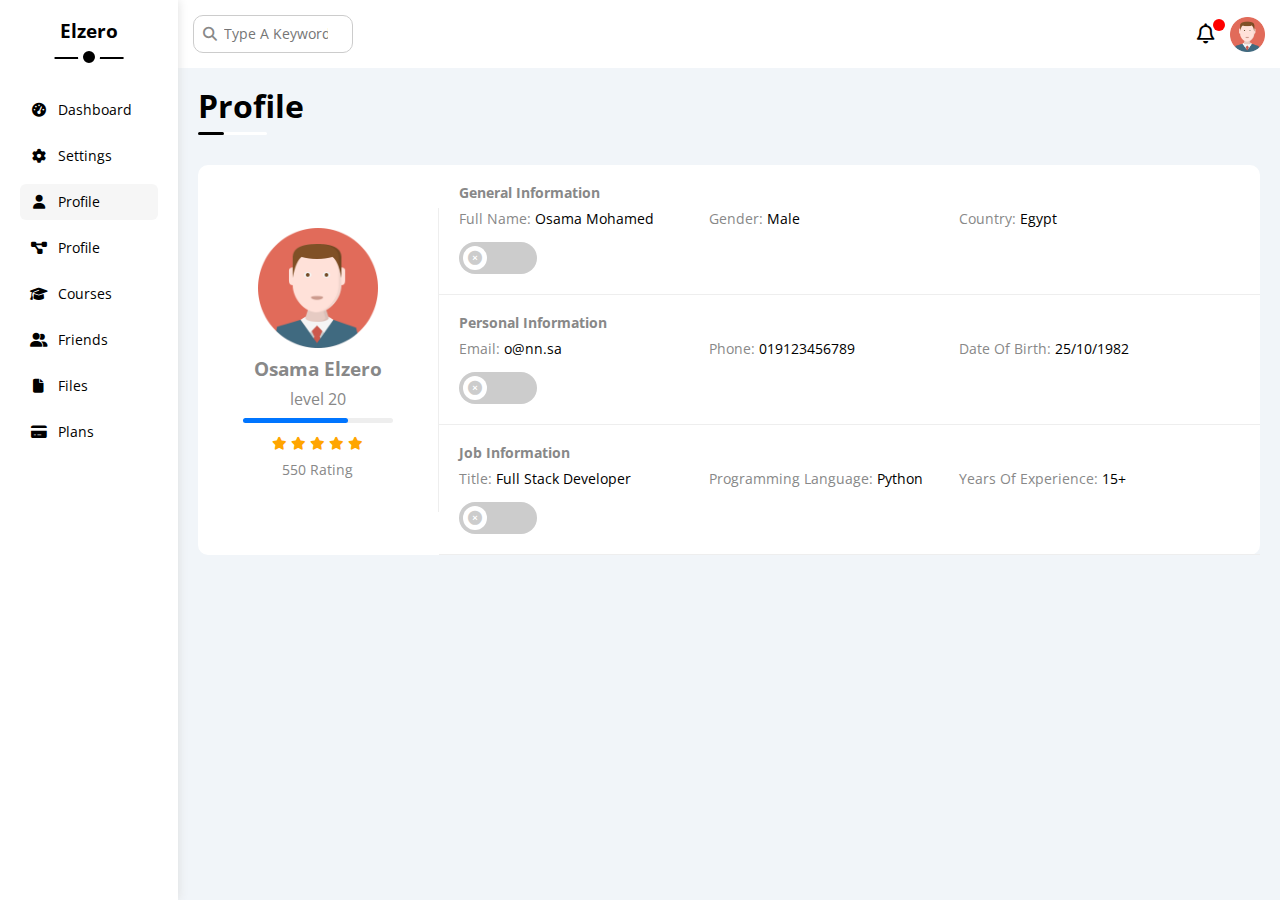
==== profile.html @ 7823bed3 "Add overview section with profile page" ====
<html lang="en">
  <head>
    <meta charset="UTF-8" />
    <meta name="viewport" content="width=device-width, initial-scale=1.0" />
    <link rel="stylesheet" href="css/all.min.css" />
    <link rel="stylesheet" href="css/normalize.css" />
    <link rel="stylesheet" href="css/framework.css" />
    <link rel="preconnect" href="https://fonts.googleapis.com" />
    <link rel="preconnect" href="https://fonts.gstatic.com" crossorigin />
    <link
      href="https://fonts.googleapis.com/css2?family=Open+Sans:wght@400;500;
			700&display=swap"
      rel="stylesheet"
    />
    <link rel="stylesheet" href="css/style.css" />
    <title>Profile</title>
  </head>

  <body>
    <div class="page d-flex">
      <div class="sidebar bg-white p-20 p-relative">
        <h3 class="p-relative text-c mt-0">Elzero</h3>
        <ul>
          <li>
            <a
              class="d-flex align-center fs-14 c-black rad-6 p-10"
              href="index.html"
            >
              <i class="fa-sharp fa-solid fa-gauge-high fa-fw"></i>
              <span class="fs-14 hide-mobile">Dashboard</span>
            </a>
          </li>
          <li>
            <a
              class="d-flex align-center fs-14 c-black rad-6 p-10"
              href="settings.html"
            >
              <i class="fa-sharp fa-solid fa-gear fa-fw"></i>
              <span class="fs-14 hide-mobile">Settings</span>
            </a>
          </li>
          <li>
            <a
              class="active d-flex align-center fs-14 c-black rad-6 p-10"
              href="profile.html"
            >
              <i class="fa-sharp fa-solid fa-user fa-fw"></i>
              <span class="fs-14 hide-mobile">Profile</span>
            </a>
          </li>
          <li>
            <a
              class="d-flex align-center fs-14 c-black rad-6 p-10"
              href="projects.html"
            >
              <i class="fa-sharp fa-solid fa-diagram-project fa-fw"></i>
              <span class="fs-14 hide-mobile">Profile</span>
            </a>
          </li>
          <li>
            <a
              class="d-flex align-center fs-14 c-black rad-6 p-10"
              href="courses.html"
            >
              <i class="fa-sharp fa-solid fa-graduation-cap fa-fw"></i>
              <span class="fs-14 hide-mobile">Courses</span>
            </a>
          </li>
          <li>
            <a
              class="d-flex align-center fs-14 c-black rad-6 p-10"
              href="friends.html"
            >
              <i class="fa-sharp fa-solid fa-user-group"></i>
              <span class="fs-14 hide-mobile">Friends</span>
            </a>
          </li>
          <li>
            <a
              class="d-flex align-center fs-14 c-black rad-6 p-10"
              href="files.html"
            >
              <i class="fa-sharp fa-solid fa-file fa-fw"></i>
              <span class="fs-14 hide-mobile">Files</span>
            </a>
          </li>
          <li>
            <a
              class="d-flex align-center fs-14 c-black rad-6 p-10"
              href="plans.html"
            >
              <i class="fa-sharp fa-solid fa-credit-card fa-fw"></i>
              <span class="fs-14 hide-mobile">Plans</span>
            </a>
          </li>
        </ul>
      </div>
      <div class="content w-full">
        <div class="head between-flex p-15 bg-white">
          <div class="search p-relative">
            <input
              class="p-10 rad-10"
              type="search"
              placeholder="Type A Keyword"
            />
          </div>
          <div class="icons d-flex align-center">
            <span class="notifications p-relative">
              <i class="fa-sharp fa-regular fa-bell"></i>
            </span>
            <img src="images/avatar.png" alt="" />
          </div>
        </div>
        <h1 class="main-title p-relative m-20">Profile</h1>
        <div class="profile-page m-20">
          <div
            class="overview bg-white rad-10 d-flex align-center block-mobile"
          >
            <div class="avatar-box p-20 text-c c-grey">
              <img src="images/avatar.png" alt="" />
              <h3 class="mt-10 mb-10">Osama Elzero</h3>
              <p class="m-0 mb-10">level 20</p>
              <div class="level-progress rad-6 bg-eee p-relative">
                <span
                  style="width: 70%"
                  class="d-block bg-blue rad-6 h-full"
                ></span>
              </div>
              <div class="rating mt-10">
                <i class="fa-sharp fa-solid fa-star"></i>
                <i class="fa-sharp fa-solid fa-star"></i>
                <i class="fa-sharp fa-solid fa-star"></i>
                <i class="fa-sharp fa-solid fa-star"></i>
                <i class="fa-sharp fa-solid fa-star"></i>
                <p class="mt-10 fs-14">550 Rating</p>
              </div>
            </div>
            <div class="info-box">
              <div class="box p-20 d-flex align-center f-wrap">
                <h4 class="c-grey fs-14 w-full m-0">General Information</h4>
                <div class="fs-14 pt-10 mb-5">
                  <span class="c-grey">Full Name:</span>
                  <span>Osama Mohamed</span>
                </div>
                <div class="fs-14 pt-10 mb-5">
                  <span class="c-grey">Gender:</span>
                  <span>Male</span>
                </div>
                <div class="fs-14 pt-10 mb-5">
                  <span class="c-grey">Country:</span>
                  <span>Egypt</span>
                </div>
                <div class="fs-14 pt-10 w-full">
                  <label>
                    <input type="checkbox" class="toggle-checkbox" />
                    <div class="toggle-switch"></div>
                  </label>
                </div>
              </div>
              <div class="box p-20 d-flex align-center f-wrap">
                <h4 class="c-grey fs-14 w-full m-0">Personal Information</h4>
                <div class="fs-14 pt-10 mb-5">
                  <span class="c-grey">Email:</span>
                  <span>o@nn.sa</span>
                </div>
                <div class="fs-14 pt-10 mb-5">
                  <span class="c-grey">Phone:</span>
                  <span>019123456789</span>
                </div>
                <div class="fs-14 pt-10 mb-5">
                  <span class="c-grey">Date Of Birth:</span>
                  <span>25/10/1982</span>
                </div>
                <div class="fs-14 pt-10 w-full">
                  <label>
                    <input type="checkbox" class="toggle-checkbox" />
                    <div class="toggle-switch"></div>
                  </label>
                </div>
              </div>
              <div class="box p-20 d-flex align-center f-wrap">
                <h4 class="c-grey fs-14 w-full m-0">Job Information</h4>
                <div class="fs-14 pt-10 mb-5">
                  <span class="c-grey">Title:</span>
                  <span>Full Stack Developer</span>
                </div>
                <div class="fs-14 pt-10 mb-5">
                  <span class="c-grey">Programming Language:</span>
                  <span>Python</span>
                </div>
                <div class="fs-14 pt-10 mb-5">
                  <span class="c-grey">Years Of Experience:</span>
                  <span>15+</span>
                </div>
                <div class="fs-14 pt-10 w-full">
                  <label>
                    <input type="checkbox" class="toggle-checkbox" />
                    <div class="toggle-switch"></div>
                  </label>
                </div>
              </div>
            </div>
          </div>
        </div>
      </div>
    </div>
  </body>
</html>
---- css/framework.css ----
:root {
  --blue-color: #0075ff;
  --blue-alt-color: #0d69d5;
  --orange-color: #f59e0b;
  --green-color: #22c55e;
  --red-color: #f44336;
  --grey-color: #888;
  --main-transition: 0.3s;
}

.p-10 {
  padding: 10px;
}

.p-15 {
  padding: 15px;
}

.p-20 {
  padding: 20px;
}

.pt-15 {
  padding-top: 15px;
}

.pt-10 {
  padding-top: 10px;
}

.pt-20 {
  padding-top: 20px;
}

.pb-10 {
  padding-bottom: 10px;
}

.pb-15 {
  padding-bottom: 15px;
}

.pb-20 {
  padding-bottom: 20px;
}

.pl-15 {
  padding-left: 15px;
}

.pl-40 {
  padding-left: 40px;
}

.m-20 {
  margin: 20px;
}

.m-0 {
  margin: 0px;
}

.mt-0 {
  margin-top: 0px;
}

.mt-5 {
  margin-top: 5px;
}

.mt-10 {
  margin-top: 10px;
}

.mt-15 {
  margin-top: 15px;
}

.mt-20 {
  margin-top: 20px;
}

.mt-25 {
  margin-top: 25px;
}

.mr-10 {
  margin-right: 10px;
}

.mr-15 {
  margin-right: 15px;
}

.mb-5 {
  margin-bottom: 5px;
}

.mb-10 {
  margin-bottom: 10px;
}

.mb-15 {
  margin-bottom: 15px;
}

.mb-20 {
  margin-bottom: 20px;
}

.mb-30 {
  margin-bottom: 30px;
}

.bg-white {
  background-color: white;
}

.bg-eee {
  background-color: #eee;
}

.bg-blue {
  background-color: var(--blue-color);
}

.bg-orange {
  background-color: var(--orange-color);
}

.bg-green {
  background-color: var(--green-color);
}

.bg-red {
  background-color: var(--red-color);
}

.c-white {
  color: white;
}

.c-black {
  color: black;
}

.c-grey {
  color: var(--grey-color);
}

.c-blue {
  color: var(--blue-color);
}

.c-orange {
  color: var(--orange-color);
}

.c-green {
  color: var(--green-color);
}

.c-red {
  color: var(--red-color);
}

.b-none {
  border: none;
}

.rad-6 {
  border-radius: 6px;
}

.rad-10 {
  border-radius: 10px;
}

.d-block {
  display: block;
}

.d-flex {
  display: flex;
}

.space-between {
  justify-content: space-between;
}

.align-center {
  align-items: center;
}

@media (max-width: 767px) {
  .mobile-justify-center {
    justify-content: center;
  }
}

.center-flex {
  display: flex;
  justify-content: center;
  align-items: center;
}

.between-flex {
  display: flex;
  justify-content: space-between;
  align-items: center;
}

.f-wrap {
  flex-wrap: wrap;
}

.d-grid {
  display: grid;
}

.gap-20 {
  gap: 20px;
}

.p-relative {
  position: relative;
}

.text-c {
  text-align: center;
}

.fw-bold {
  font-weight: bold;
}

.fs-12 {
  font-size: 12px;
}

.fs-14 {
  font-size: 14px;
}

.fs-15 {
  font-size: 15px;
}

.fs-18 {
  font-size: 18px;
}

.fs-25 {
  font-size: 25px;
}
.w-full {
  width: 100%;
}

.w-fit {
  width: fit-content;
}

.h-full {
  height: 100%;
}

.btn-shape {
  padding: 5px 10px;
  border-radius: 6px;
}

@media (max-width: 767px) {
  .block-mobile {
    display: block;
  }
}

@media (max-width: 767px) {
  .hide-mobile {
    display: none;
  }
}

@media (max-width: 767px) {
  .text-c-mobile {
    text-align: center;
  }
}
---- css/style.css ----
:root {
  --blue-color: #0075ff;
  --blue-alt-color: #0d69d5;
  --orange-color: #f59e0b;
  --green-color: #22c55e;
  --red-color: #f44336;
  --grey-color: #888;
  --main-transition: 0.3s;
}

* {
  box-sizing: border-box;
}

*:focus {
  outline: none;
}

body {
  font-family: "Open Sans", sans-serif;
}

a {
  text-decoration: none;
}

ul {
  padding: 0;
  list-style: none;
}

::-webkit-scrollbar {
  width: 10px;
}

::-webkit-scrollbar-track {
  background-color: white;
}

::-webkit-scrollbar-thumb {
  background-color: var(--blue-color);
}

::-webkit-scrollbar-thumb:hover {
  background-color: var(--blue-alt-color);
}

.page {
  min-height: 100vh;
  background-color: #f1f5f9;
}

.main-title::before,
.main-title::after {
  content: "";
  position: absolute;
  left: 0px;
  bottom: -10px;
  height: 3px;
  border-radius: 6px;
}

.main-title {
  width: fit-content;
  margin-bottom: 40px;
}

.main-title::before {
  width: 65%;
  background-color: white;
}

.main-title::after {
  width: 25%;
  background-color: black;
}

.sidebar {
  width: 200px;
  box-shadow: 0 0 10px #ddd;
}

.sidebar h3 {
  margin: 0;
}

@media (min-width: 768px) {
  .sidebar h3 {
    margin-bottom: 50px;
  }

  .sidebar h3::before,
  .sidebar h3::after {
    content: "";
    position: absolute;
    left: 50%;
    background-color: black;
  }

  .sidebar h3::before {
    width: 50%;
    height: 2px;
    bottom: -17px;
    transform: translate(-50%);
  }

  .sidebar h3::after {
    width: 12px;
    height: 12px;
    bottom: -15px;
    border: 5px solid white;
    border-radius: 50%;
    transform: translate(-50%, 50%);
  }
}

.sidebar ul li a {
  margin-bottom: 10px;
  transition: background-color var(--main-transition);
}

.sidebar ul li a:hover,
.sidebar ul li a.active {
  background-color: #f6f6f6;
}

.sidebar ul li a span {
  margin-left: 10px;
}

@media (max-width: 767px) {
  .sidebar {
    padding: 10px;
    width: fit-content;
    display: flex;
    align-items: center;
    flex-direction: column;
  }

  .sidebar h3 {
    font-size: 16px;
  }

  .sidebar ul li a {
    width: fit-content;
  }
}

.content {
  overflow: hidden;
}

.head .search {
  font-size: 14px;
}

.head .search::before {
  font: var(--fa-font-solid);
  content: "\f002";
  position: absolute;
  left: 10px;
  top: 50%;
  transform: translateY(-50%);
  color: var(--grey-color);
}

.head .search input {
  width: 160px;
  padding-left: 30px;
  border: 1px solid #ccc;
  transition: width 0.3s;
  caret-color: var(--grey-color);
}

.head .search input:focus {
  width: 220px;
}

.head .search input:focus::placeholder {
  color: transparent;
}

.head .icons .notifications {
  font-size: 20px;
}

.head .icons .notifications::after {
  content: "";
  position: absolute;
  top: -5px;
  right: -10px;
  width: 12px;
  height: 12px;
  border-radius: 50%;
  background-color: red;
}

.head .icons img {
  width: 35px;
  margin-left: 15px;
}

.welcome {
  overflow: hidden;
}

.wrapper {
  grid-template-columns: repeat(auto-fill, minmax(450px, 1fr));
  margin: 0px 20px;
}

@media (max-width: 767px) {
  .wrapper {
    grid-template-columns: minmax(200px, 1fr);
    margin: 0px 10px;
  }
}

@media (max-width: 767px) {
  .welcome .intro {
    padding-bottom: 60px;
  }
}

.welcome .intro img {
  width: 170px;
  max-width: 100%;
  transform: translateY(15px);
}

.welcome .avatar {
  margin-left: 20px;
  width: 50px;
  max-width: 100%;
  box-shadow: 0px 0px 5px #ddd;
  border: 4px solid white;
  border-radius: 50%;
  transform: translateY(-50%);
}

@media (max-width: 767px) {
  .welcome .avatar {
    margin-left: 0px;
  }
}

.welcome .info {
  border-top: 1px solid #eee;
  border-bottom: 1px solid #eee;
}

.welcome .info > div {
  flex-grow: 1;
}

@media (max-width: 767px) {
  .welcome .info > div:not(:last-child) {
    margin-bottom: 20px;
  }
}

.welcome .visit {
  margin: 0px 0px 15px auto;
  transition: background-color var(--main-transition);
}

.welcome .visit:hover {
  background-color: var(--blue-alt-color);
}

.quick-draft textarea {
  resize: none;
  height: 200px;
}

.quick-draft .save {
  transition: background 0.3s;
  margin-left: auto;
  cursor: pointer;
}

.quick-draft .save:hover {
  background: var(--blue-alt-color);
}

.targets .targets-row .icon {
  width: 80px;
  height: 80px;
  margin-right: 15px;
}

.targets .targets-row .details {
  flex-grow: 1;
}

.targets .targets-row .details .progress {
  height: 6px;
}

.targets .targets-row .details .progress > span {
  position: absolute;
  left: 0;
  top: 0;
  height: 100%;
}

.targets .targets-row .details .progress > span span {
  position: absolute;
  right: 0;
  bottom: 20px;
  transform: translateX(50%);
  padding: 2px 5px;
  border-radius: 6px;
  font-size: 12px;
}

.targets .targets-row .details .progress > span span::before {
  content: "";
}

.targets .targets-row .details .progress > span span::after {
  content: "";
  border-width: 5px;
  border-style: solid;
  border-color: transparent;
  border-top-color: var(--blue-color);
  position: absolute;
  left: 50%;
  bottom: -10px;
  transform: translateX(-50%);
}

.targets .targets-row .details .progress .projects-target span::after {
  border-top-color: var(--orange-color);
}

.targets .targets-row .details .progress .team-target span::after {
  border-top-color: var(--green-color);
}

.targets .money-target .icon,
.targets .money-target .progress {
  background: rgba(0, 117, 255, 20%);
}

.targets .projects-target .icon,
.targets .projects-target .progress {
  background: rgba(245, 158, 11, 20%);
}

.targets .team-target .icon,
.targets .team-target .progress {
  background: rgba(68, 206, 119, 20%);
}

.tickets .details .box {
  border: 1px solid #ccc;
  width: calc(50% - 10px);
}

@media (max-width: 767px) {
  .tickets .details .box {
    width: 100%;
  }
}

.latest-news .news-row:not(:last-of-type) {
  padding-bottom: 20px;
  border-bottom: 1px solid #eee;
}

.latest-news .news-row img {
  width: 100px;
}

.latest-news .news-row .info {
  flex-grow: 1;
}

@media (max-width: 767px) {
  .latest-news .news-row {
    flex-direction: column;
  }
}

.tasks .tasks-row:not(:last-of-type) {
  padding-bottom: 15px;
  border-bottom: 1px solid #eee;
}

.tasks .tasks-row .info {
  flex-grow: 1;
}

.tasks .done {
  color: var(--grey-color);
}

.tasks .done h3,
.tasks .done span {
  text-decoration: line-through;
}

.tasks .delete {
  cursor: pointer;
  transition: color var(--main-transition);
}

.tasks .delete:hover {
  color: var(--red-color);
}

.uploads .file img {
  width: 50px;
}

.uploads .file .info {
  flex-grow: 1;
}

.uploads .file:not(:last-of-type) {
  padding-bottom: 15px;
  border-bottom: 1px solid #eee;
}

.last-project ul::before {
  content: "";
  position: absolute;
  left: 11px;
  top: 0px;
  width: 2px;
  height: 100%;
  background-color: var(--blue-color);
}

.last-project ul li::before {
  content: "";
  width: 20px;
  height: 20px;
  display: block;
  border-radius: 50%;
  background-color: white;
  border: 2px solid white;
  outline: 2px solid var(--blue-color);
  margin-right: 15px;
  z-index: 1;
}

.last-project ul li.done::before {
  background-color: var(--blue-color);
}

.last-project ul li.current::before {
  animation: 0.8s current-step infinite linear alternate-reverse;
}

@keyframes current-step {
  to {
    background-color: var(--blue-color);
  }
}

.last-project .launch-img {
  position: absolute;
  bottom: 0%;
  right: 0%;
  width: 150px;
  opacity: 0.2;
}

.reminders .key {
  border-radius: 50%;
  width: 20px;
  height: 20px;
}

.reminders .blue-color {
  border-left: 2px solid var(--blue-color);
}

.reminders .green-color {
  border-left: 2px solid var(--green-color);
}

.reminders .orange-color {
  border-left: 2px solid var(--orange-color);
}

.reminders .red-color {
  border-left: 2px solid var(--red-color);
}

.reminders .key {
  border-radius: 50%;
  width: 20px;
  height: 20px;
}

.reminders .blue-color {
  border-left: 2px solid var(--blue-color);
}

.reminders .green-color {
  border-left: 2px solid var(--green-color);
}

.reminders .orange-color {
  border-left: 2px solid var(--orange-color);
}

.reminders .red-color {
  border-left: 2px solid var(--red-color);
}

.latest-post .avatar {
  width: 48px;
  height: 48px;
}

.latest-post .post-content {
  text-transform: capitalize;
  line-height: 1.6;
  border-top: 1px solid #eee;
  border-bottom: 1px solid #eee;
  min-height: 100px;
}

.social-media .box {
  padding-left: 70px;
}

.social-media .box i {
  position: absolute;
  left: 0;
  top: 0;
  width: 52px;
  transition: var(--main-transition);
}

.social-media .box i:hover {
  transform: rotate(-5deg);
}

.social-media .twitter {
  background-color: rgba(29, 161, 242, 30%);
  color: #1da1f2;
}

.social-media .twitter i,
.social-media .twitter a {
  background-color: #1da1f2;
}

.social-media .facebook {
  background-color: rgba(24, 119, 242, 30%);
  color: #1877f2;
}

.social-media .facebook i,
.social-media .facebook a {
  background-color: #1877f2;
}

.social-media .youtube {
  background-color: rgba(255, 0, 0, 30%);
  color: #ff0000;
}

.social-media .youtube i,
.social-media .youtube a {
  background-color: #ff0000;
}

.social-media .linkedin {
  background-color: rgba(0, 119, 181, 30%);
  color: #0a66c2;
}

.social-media .linkedin i,
.social-media .linkedin a {
  background-color: #0a66c2;
}

.projects .responsive-table {
  overflow-x: auto;
}

.projects table {
  min-width: 1000px;
  border-spacing: 0;
}

.projects table th {
  background-color: #eee;
}

.projects table th,
.projects table td {
  padding: 15px;
}

.projects table td {
  border-bottom: 1px solid #eee;
  border-left: 1px solid #eee;
  transition: background-color var(--main-transition);
}

.projects table tr:hover td {
  background-color: #f7f7f7;
}

.projects table td:last-of-type {
  border-right: 1px solid #eee;
}

.projects table img {
  width: 32px;
  border-radius: 50%;
  padding: 2px;
  background-color: white;
}

.projects table img:not(:first-child) {
  margin-left: -20px;
}

.toggle-checkbox {
  display: none;
}

.toggle-switch {
  background-color: #ccc;
  width: 78px;
  height: 32px;
  border-radius: 16px;
  position: relative;
  transition: var(--main-transition);
  cursor: pointer;
}

.toggle-switch::before {
  font: var(--fa-font-solid);
  content: "\f057";
  background-color: white;
  border-radius: 50%;
  width: 24px;
  height: 24px;
  position: absolute;
  top: 4px;
  left: 4px;
  display: flex;
  justify-content: center;
  align-items: center;
  color: #ccc;
  transition: var(--main-transition);
}

.toggle-checkbox:checked + .toggle-switch {
  background-color: var(--blue-color);
}

.toggle-checkbox:checked + .toggle-switch::before {
  content: "\f058";
  left: 50px;
  color: var(--blue-color);
}

.settings-page {
  grid-template-columns: repeat(auto-fill, minmax(450px, 1fr));
}

.settings-page :disabled {
  cursor: no-drop;
  background-color: #eee;
  color: #aaa;
}

@media (max-width: 767px) {
  .settings-page {
    grid-template-columns: minmax(200px, 1fr);
    margin-left: 5px;
    margin-right: 5px;
    gap: 10px;
  }
}

.settings-page .close-message {
  resize: none;
  width: 100%;
  min-height: 250px;
  border: 1px solid #ccc;
}

.settings-page .general-info input {
  border: 1px solid #ccc;
}

.settings-page .general-info .email {
  display: inline-flex;
  width: calc(100% - 80px);
}

.security-info > div:not(:last-child) {
  border-bottom: 1px solid #ccc;
}

.security-info > div:first-child a {
  transition: var(--main-transition);
}

.security-info > div:first-of-type a:hover {
  background-color: var(--blue-alt-color);
}

.social-info div {
  border: 1px solid #ccc;
}

.social-info i {
  position: absolute;
  top: 0;
  left: 0;
  width: 40px;
  padding: 10px;
  border-right: 1px solid #ccc;
  transition: var(--main-transition);
}

.social-info input {
  border: none;
  background-color: transparent;
}

.social-info div:focus-within i {
  color: black;
}

.widgets-control input[type="checkbox"] {
  display: none;
}

.widgets-control input[type="checkbox"]:checked + label::after {
  transform: translateY(-50%) scale(1);
}

.widgets-control .control label {
  padding-left: 25px;
  cursor: pointer;
  position: relative;
}

.widgets-control .control label:hover::before {
  border-color: var(--blue-alt-color);
}

.widgets-control .control label::before,
.widgets-control .control label::after {
  content: "";
  position: absolute;
  top: 50%;
  width: 11px;
  height: 11px;
  transform: translateY(-50%);
  transition: var(--main-transition);
}

.widgets-control .control label::before {
  left: 0px;
  border: 2px solid var(--grey-color);
  border-radius: 3px;
}

.widgets-control .control label::after {
  font: var(--fa-font-solid);
  font-size: 12px;
  content: "\f00c";
  left: 2px;
  background-color: var(--blue-color);
  color: white;
  display: flex;
  justify-content: center;
  align-items: center;
  transform: translateY(-50%) scale(0) rotate(360deg);
  border-radius: 1px;
}

.backup-control input[type="radio"] {
  display: none;
}

.backup-control input[type="radio"]:checked + label::before {
  border-color: var(--blue-color);
}

.backup-control input[type="radio"]:checked + label::after {
  transform: translateY(-50%) scale(1);
}

.backup-control .time label {
  padding-left: 30px;
  cursor: pointer;
  position: relative;
}

.backup-control .time label::before,
.backup-control .time label::after {
  content: "";
  top: 50%;
  position: absolute;
  transition: color var(--main-transition), border-color var(--main-transition),
    transform var(--main-transition);
  border-radius: 50%;
}

.backup-control .time label::before {
  left: 0px;
  width: 14px;
  height: 14px;
  border: 2px solid var(--grey-color);
  transform: translateY(calc(-50%));
}

.backup-control .time label::after {
  content: "";
  left: 5px;
  width: 8px;
  height: 8px;
  background-color: var(--blue-color);
  color: white;
  transform: translateY(-50%) scale(0);
}

.backup-control .servers {
  border-top: 1px solid #eee;
}

.backup-control .servers .server {
  flex-grow: 1;
}

.backup-control .servers .server input[type="radio"]:checked + label {
  color: var(--blue-color);
  border-color: var(--blue-color);
}

.backup-control .servers .server label {
  display: block;
  width: 100%;
  height: 100%;
  border: 1px solid #eee;
  transition: border-color var(--main-transition), color var(--main-transition);
  cursor: pointer;
}

@media (min-width: 768px) {
  .profile-page .avatar-box {
    width: 300px;
    border-right: 1px solid #eee;
  }
}

.profile-page .avatar-box img {
  width: 120px;
}

.profile-page .avatar-box i {
  color: orange;
  font-size: 13px;
}

.profile-page .avatar-box .level-progress {
  width: 75%;
  height: 5px;
  margin: auto;
}

.profile-page .info-box {
  width: 100%;
}

.profile-page .info-box .box {
  width: 100%;
  transition: background-color var(--main-transition);
  border-bottom: 1px solid #eee;
}

.profile-page .info-box .box:hover {
  background-color: #faf7f7;
}

.profile-page .info-box .box > div {
  min-width: 250px;
}
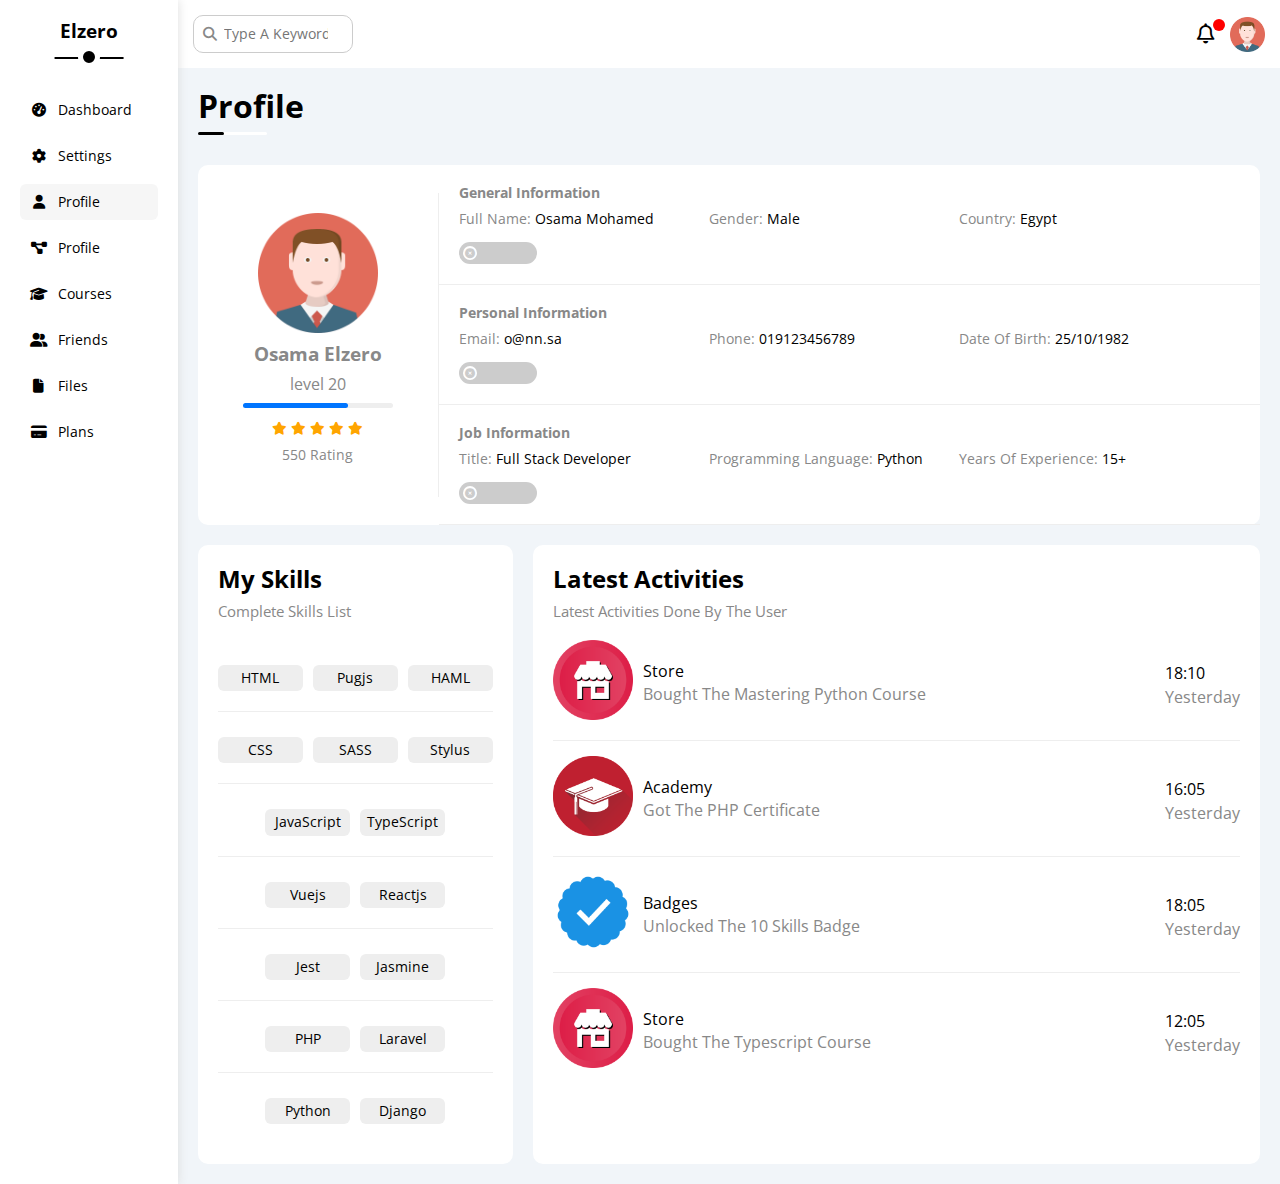
==== commit cd6cf36c: "Add other info section in profile page" ====
--- a/profile.html
+++ b/profile.html
@@ -201,6 +201,102 @@
               </div>
             </div>
           </div>
+          <div class="other-info d-flex gap-20 block-mobile mt-20">
+            <div class="skills p-20 bg-white rad-10">
+              <h2 class="mt-0 mb-10">My Skills</h2>
+              <p class="mt-0 mb-20 c-grey fs-15">Complete Skills List</p>
+              <ul class="m-0 text-c-mobile">
+                <li class="pt-20 pb-20 center-flex gap-10">
+                  <span class="p-5 mt-5 bg-eee fs-14 rad-6">HTML</span>
+                  <span class="p-5 mt-5 bg-eee fs-14 rad-6">Pugjs</span>
+                  <span class="p-5 mt-5 bg-eee fs-14 rad-6">HAML</span>
+                </li>
+                <li class="pt-20 pb-20 center-flex gap-10">
+                  <span class="p-5 mt-5 bg-eee fs-14 rad-6">CSS</span>
+                  <span class="p-5 mt-5 bg-eee fs-14 rad-6">SASS</span>
+                  <span class="p-5 mt-5 bg-eee fs-14 rad-6">Stylus</span>
+                </li>
+                <li class="pt-20 pb-20 center-flex gap-10">
+                  <span class="p-5 mt-5 bg-eee fs-14 rad-6">JavaScript</span>
+                  <span class="p-5 mt-5 bg-eee fs-14 rad-6">TypeScript</span>
+                </li>
+                <li class="pt-20 pb-20 center-flex gap-10">
+                  <span class="p-5 mt-5 bg-eee fs-14 rad-6">Vuejs</span>
+                  <span class="p-5 mt-5 bg-eee fs-14 rad-6">Reactjs</span>
+                </li>
+                <li class="pt-20 pb-20 center-flex gap-10">
+                  <span class="p-5 mt-5 bg-eee fs-14 rad-6">Jest</span>
+                  <span class="p-5 mt-5 bg-eee fs-14 rad-6">Jasmine</span>
+                </li>
+                <li class="pt-20 pb-20 center-flex gap-10">
+                  <span class="p-5 mt-5 bg-eee fs-14 rad-6">PHP</span>
+                  <span class="p-5 mt-5 bg-eee fs-14 rad-6">Laravel</span>
+                </li>
+                <li class="pt-20 pb-20 center-flex gap-10">
+                  <span class="p-5 mt-5 bg-eee fs-14 rad-6">Python</span>
+                  <span class="p-5 mt-5 bg-eee fs-14 rad-6">Django</span>
+                </li>
+              </ul>
+            </div>
+            <div class="activities p-20 bg-white rad-10">
+              <h2 class="mt-0 mb-10">Latest Activities</h2>
+              <p class="mt-0 mb-20 c-grey fs-15">
+                Latest Activities Done By The User
+              </p>
+              <div
+                class="activity d-flex align-center gap-10 pb-20 block-mobile text-c-mobile mb-15"
+              >
+                <img src="images/activity-01.png" alt="" />
+                <div class="info mt-5">
+                  <span class="d-block mb-5">Store</span>
+                  <span class="c-grey">Bought The Mastering Python Course</span>
+                </div>
+                <div class="date mt-10">
+                  <span class="d-block mb-5">18:10</span>
+                  <span class="c-grey">Yesterday</span>
+                </div>
+              </div>
+              <div
+                class="activity d-flex align-center gap-10 pb-20 block-mobile text-c-mobile mb-15"
+              >
+                <img src="images/activity-02.png" alt="" />
+                <div class="info mt-5">
+                  <span class="d-block mb-5">Academy</span>
+                  <span class="c-grey">Got The PHP Certificate</span>
+                </div>
+                <div class="date mt-10">
+                  <span class="d-block mb-5">16:05</span>
+                  <span class="c-grey">Yesterday</span>
+                </div>
+              </div>
+              <div
+                class="activity d-flex align-center gap-10 pb-20 block-mobile text-c-mobile mb-15"
+              >
+                <img src="images/activity-03.png" alt="" />
+                <div class="info mt-5">
+                  <span class="d-block mb-5">Badges</span>
+                  <span class="c-grey">Unlocked The 10 Skills Badge</span>
+                </div>
+                <div class="date mt-10">
+                  <span class="d-block mb-5">18:05</span>
+                  <span class="c-grey">Yesterday</span>
+                </div>
+              </div>
+              <div
+                class="activity d-flex align-center gap-10 pb-20 block-mobile text-c-mobile mb-15"
+              >
+                <img src="images/activity-01.png" alt="" />
+                <div class="info mt-5">
+                  <span class="d-block mb-5">Store</span>
+                  <span class="c-grey">Bought The Typescript Course</span>
+                </div>
+                <div class="date mt-10">
+                  <span class="d-block mb-5">12:05</span>
+                  <span class="c-grey">Yesterday</span>
+                </div>
+              </div>
+            </div>
+          </div>
         </div>
       </div>
     </div>
--- a/css/framework.css
+++ b/css/framework.css
@@ -8,6 +8,10 @@
   --main-transition: 0.3s;
 }
 
+.p-5 {
+  padding: 5px;
+}
+
 .p-10 {
   padding: 10px;
 }
@@ -218,6 +222,10 @@
   display: grid;
 }
 
+.gap-10 {
+  gap: 10px;
+}
+
 .gap-20 {
   gap: 20px;
 }
--- a/css/style.css
+++ b/css/style.css
@@ -891,3 +891,48 @@
 .profile-page .info-box .box > div {
   min-width: 250px;
 }
+
+.profile-page .info-box .box .toggle-checkbox:checked + .toggle-switch {
+  background-color: var(--blue-color);
+}
+
+.profile-page .info-box .box .toggle-checkbox:checked + .toggle-switch::before {
+  left: 60px;
+}
+
+.profile-page .info-box .box .toggle-switch {
+  height: 22px;
+  border-radius: 11px;
+}
+
+.profile-page .info-box .box .toggle-switch::before {
+  font-size: 10px;
+  width: 14px;
+  height: 14px;
+}
+
+.profile-page .other-info ul li:not(:last-child) {
+  border-bottom: 1px solid #eee;
+}
+
+.profile-page .other-info ul span {
+  display: inline-block;
+  width: 85px;
+  text-align: center;
+}
+
+.profile-page .other-info .activities {
+  flex-grow: 1;
+}
+
+.profile-page .other-info .activities .activity:not(:last-child) {
+  border-bottom: 1px solid #eee;
+}
+
+.profile-page .other-info .activities .activity img {
+  max-width: 80px;
+}
+
+.profile-page .other-info .activities .activity .info {
+  flex-grow: 1;
+}
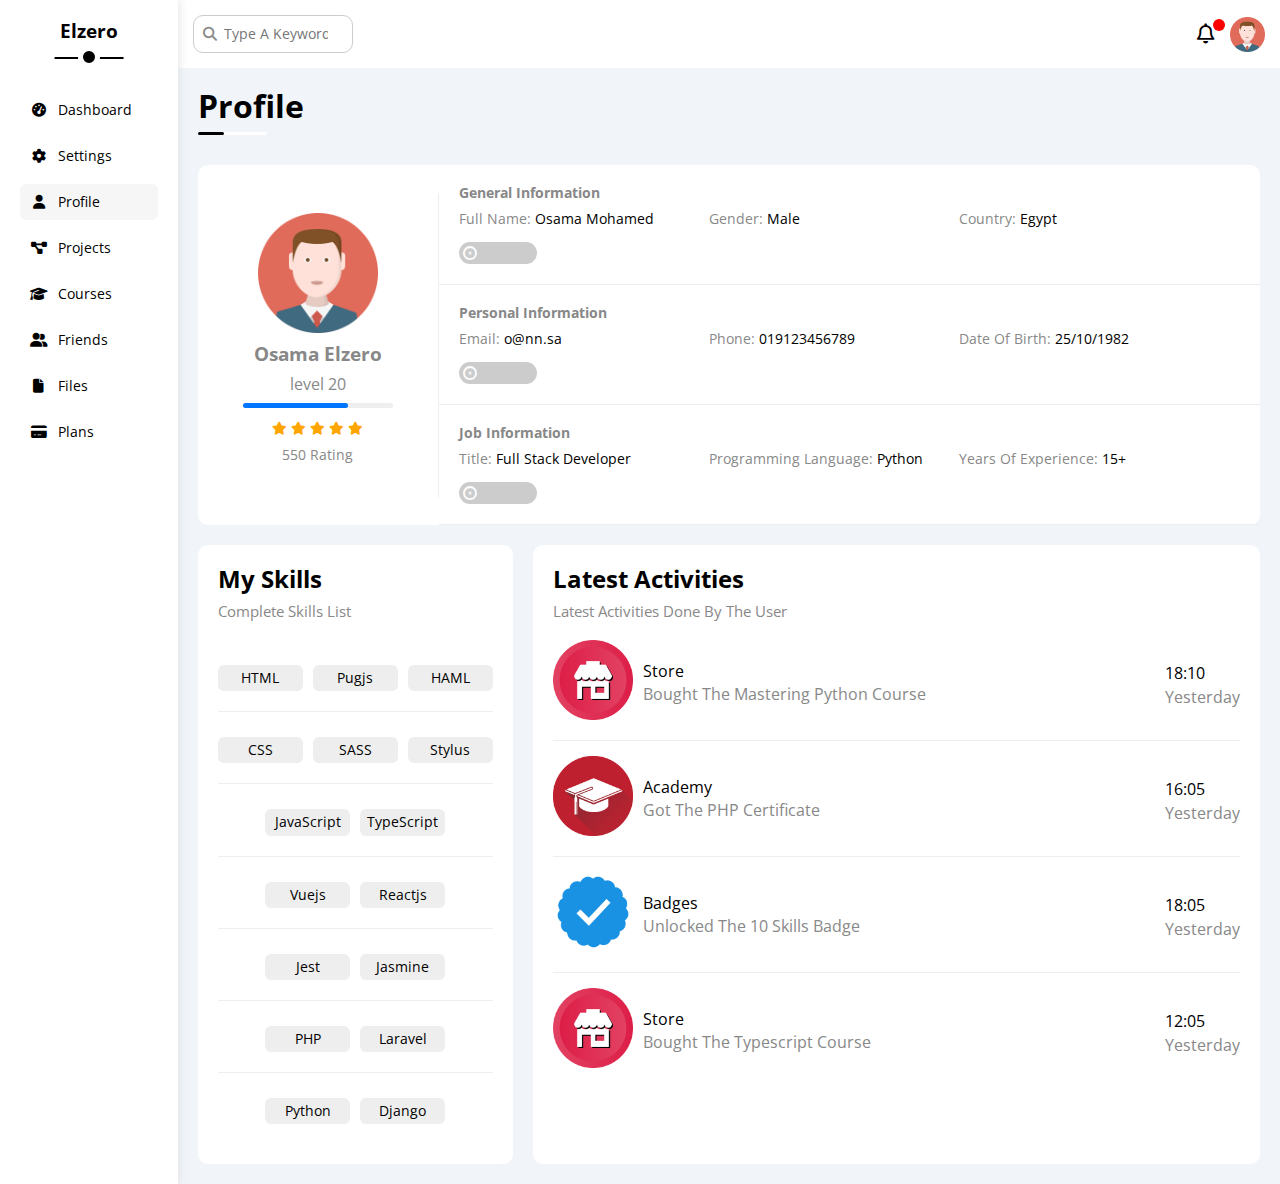
==== commit fb099a21: "Fix repeat profile page in sidebar" ====
--- a/profile.html
+++ b/profile.html
@@ -54,7 +54,7 @@
               href="projects.html"
             >
               <i class="fa-sharp fa-solid fa-diagram-project fa-fw"></i>
-              <span class="fs-14 hide-mobile">Profile</span>
+              <span class="fs-14 hide-mobile">Projects</span>
             </a>
           </li>
           <li>
